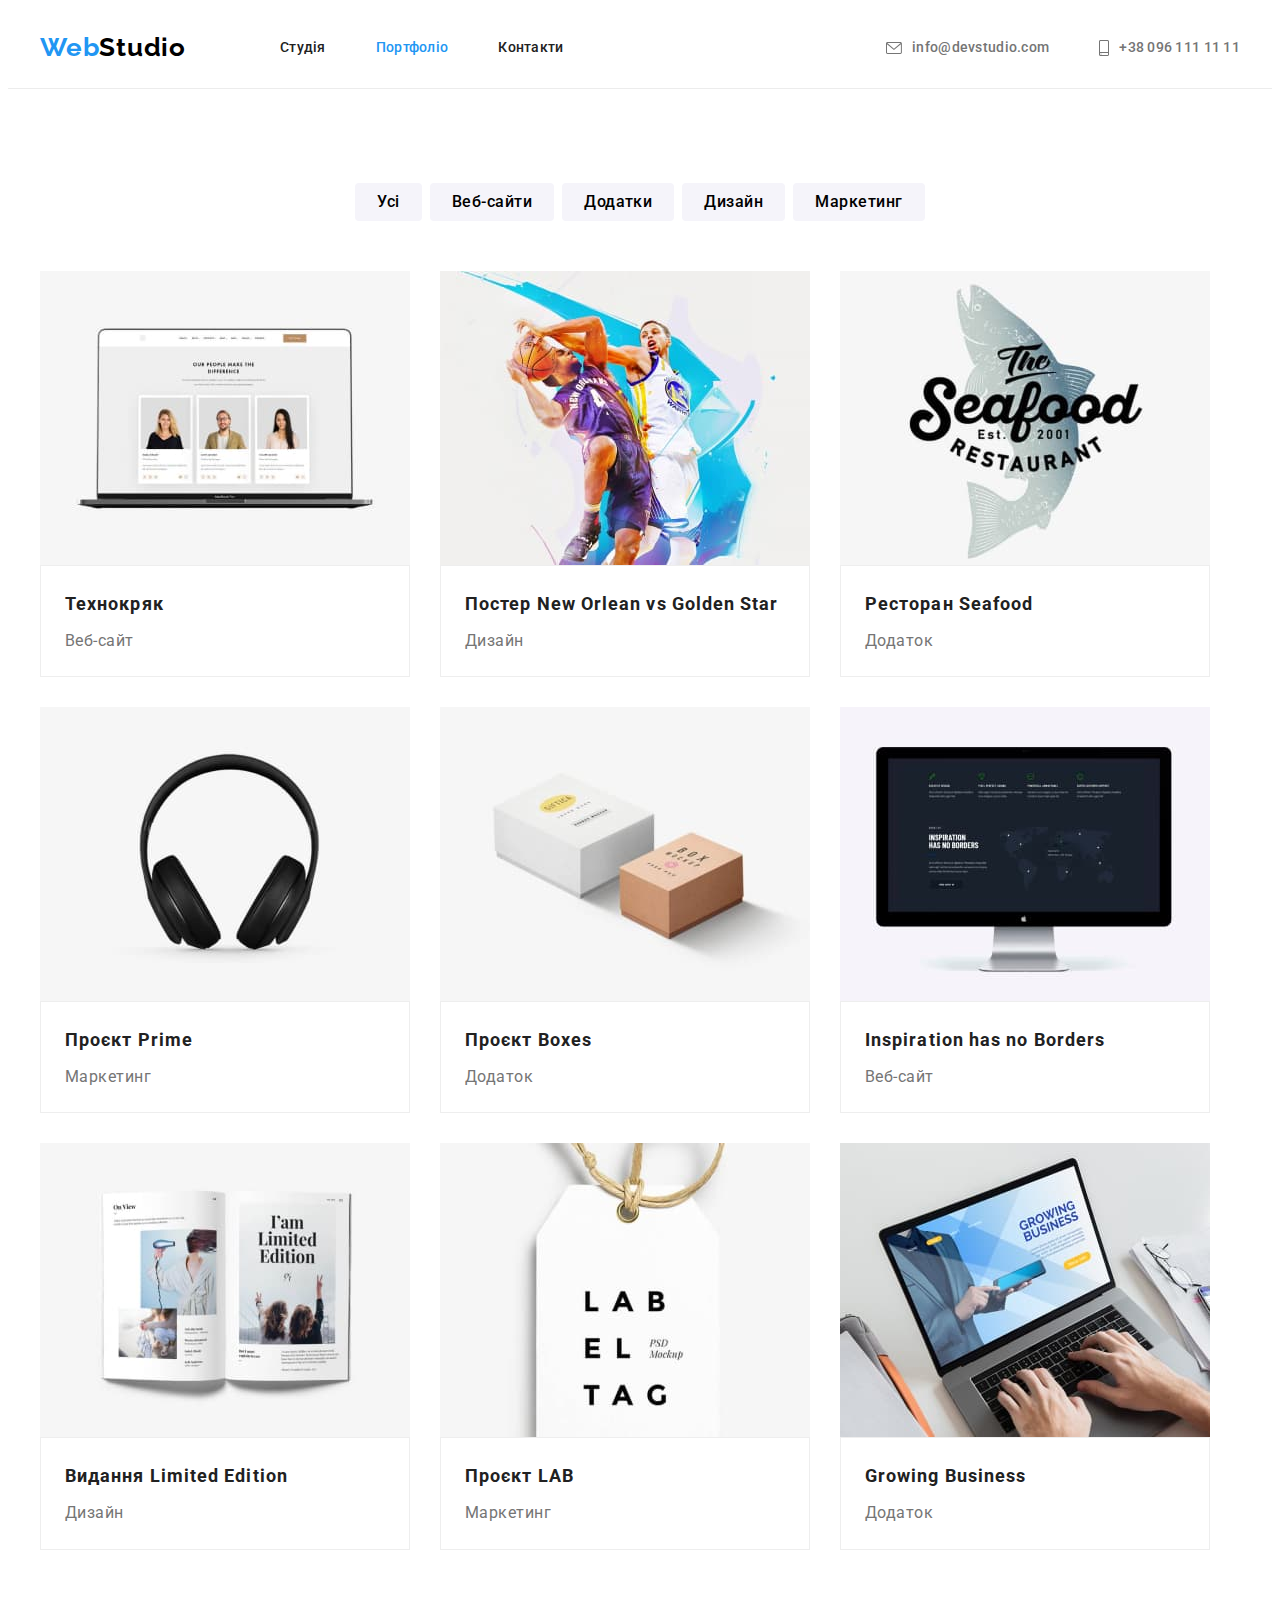
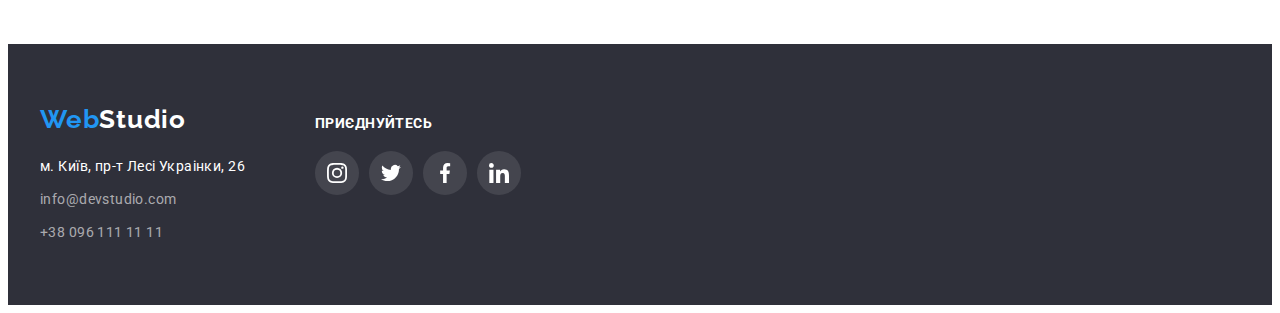
==== portfolio.html @ 43984921 "Initial commit" ====
<!DOCTYPE html>
<html lang="uk">
  <head>
    <meta charset="UTF-8" />
    <meta http-equiv="X-UA-Compatible" content="IE=edge" />
    <meta name="viewport" content="width=device-width, initial-scale=1.0" />
    <link
      rel="stylesheet"
      href="https://cdnjs.cloudflare.com/ajax/libs/modern-normalize/1.1.0/modern-normalize.min.css"
      integrity="sha512-wpPYUAdjBVSE4KJnH1VR1HeZfpl1ub8YT/NKx4PuQ5NmX2tKuGu6U/JRp5y+Y8XG2tV+wKQpNHVUX03MfMFn9Q=="
      crossorigin="anonymous"
      referrerpolicy="no-referrer"
    />
    <link rel="preconnect" href="https://fonts.googleapis.com" />
    <link rel="preconnect" href="https://fonts.gstatic.com" crossorigin />
    <link
      href="https://fonts.googleapis.com/css2?family=Raleway:wght@700&family=Roboto:wght@400;500;700&display=swap"
      rel="stylesheet"
    />

    <link rel="stylesheet" href="css/styles.css" />
    <title>Portfolio</title>
  </head>
  <body>
    <header class="header">
      <div class="container">
        <div class="header-container">
          <nav class="nav">
            <a href="./index.html" class="logo logo-header">
              Web<span class="header-logo-text">Studio</span>
            </a>
            <ul class="nav-list">
              <li class="nav-item">
                <a href="./index.html" class="nav-link">Студія</a>
              </li>
              <li class="nav-item">
                <a href="./portfolio.html" class="nav-link nav-link-current"
                  >Портфоліо</a
                >
              </li>
              <li class="nav-item">
                <a href="#" class="nav-link">Контакти</a>
              </li>
            </ul>
          </nav>
          <ul class="header-contacts nav-list">
            <li class="nav-item">
              <a href="mailto:info@devstudio.com" class="nav-contacts-email">
                <svg class="icon-contacts" width="16" height="12">
                  <use href="./images/icons.svg#icon-envelope"></use>
                </svg>
                info@devstudio.com
              </a>
            </li>
            <li class="nav-item">
              <a href="tel:+380961111111" class="nav-contacts-tel">
                <svg class="icon-contacts" width="10" height="16">
                  <use href="./images/icons.svg#icon-smartphone"></use>
                </svg>
                +38 096 111 11 11
              </a>
            </li>
          </ul>
        </div>
      </div>
    </header>
    <main>
      <section class="portfolio section">
        <div class="container">
          <h1 class="visually-hidden">Наші роботи</h1>
          <ul class="filter">
            <li class="filter-item">
              <button type="button" class="filter-button">Усі</button>
            </li>
            <li class="filter-item">
              <button type="button" class="filter-button">Веб-сайти</button>
            </li>
            <li class="filter-item">
              <button type="button" class="filter-button">Додатки</button>
            </li>
            <li class="filter-item">
              <button type="button" class="filter-button">Дизайн</button>
            </li>
            <li class="filter-item">
              <button type="button" class="filter-button">Маркетинг</button>
            </li>
          </ul>
          <ul class="portfolio-examples">
            <li class="portfolio-item">
              <img
                class="portfolio-picture"
                src="./images/project-1.jpg"
                alt="Технокряк"
                width="370"
              />
              <div class="portfolio-text">
                <h2 class="portfolio-subtitle">Технокряк</h2>
                <p class="portfolio-description">Веб-сайт</p>
              </div>
            </li>
            <li class="portfolio-item">
              <img
                class="portfolio-picture"
                src="./images/project-2.jpg"
                alt="Постер New Orlean vs Golden Star"
                width="370"
              />
              <div class="portfolio-text">
                <h2 class="portfolio-subtitle">
                  Постер New Orlean vs Golden Star
                </h2>
                <p class="portfolio-description">Дизайн</p>
              </div>
            </li>
            <li class="portfolio-item">
              <img
                class="portfolio-picture"
                src="./images/project-3.jpg"
                alt="Ресторан Seafood"
                width="370"
              />
              <div class="portfolio-text">
                <h2 class="portfolio-subtitle">Ресторан Seafood</h2>
                <p class="portfolio-description">Додаток</p>
              </div>
            </li>
            <li class="portfolio-item">
              <img
                class="portfolio-picture"
                src="./images/project-4.jpg"
                alt="Проєкт Prime"
                width="370"
              />
              <div class="portfolio-text">
                <h2 class="portfolio-subtitle">Проєкт Prime</h2>
                <p class="portfolio-description">Маркетинг</p>
              </div>
            </li>
            <li class="portfolio-item">
              <img
                class="portfolio-picture"
                src="./images/project-5.jpg"
                alt="Проєкт Boxes"
                width="370"
              />
              <div class="portfolio-text">
                <h2 class="portfolio-subtitle">Проєкт Boxes</h2>
                <p class="portfolio-description">Додаток</p>
              </div>
            </li>
            <li class="portfolio-item">
              <img
                class="portfolio-picture"
                src="./images/project-6.jpg"
                alt="Inspiration has no Borders"
                width="370"
              />
              <div class="portfolio-text">
                <h2 class="portfolio-subtitle">Inspiration has no Borders</h2>
                <p class="portfolio-description">Веб-сайт</p>
              </div>
            </li>
            <li class="portfolio-item">
              <img
                class="portfolio-picture"
                src="./images/project-7.jpg"
                alt="Видання Limited Edition"
                width="370"
              />
              <div class="portfolio-text">
                <h2 class="portfolio-subtitle">Видання Limited Edition</h2>
                <p class="portfolio-description">Дизайн</p>
              </div>
            </li>
            <li class="portfolio-item">
              <img
                class="portfolio-picture"
                src="./images/project-8.jpg"
                alt="Проєкт LAB"
                width="370"
              />
              <div class="portfolio-text">
                <h2 class="portfolio-subtitle">Проєкт LAB</h2>
                <p class="portfolio-description">Маркетинг</p>
              </div>
            </li>
            <li class="portfolio-item">
              <img
                class="portfolio-picture"
                src="./images/project-9.jpg"
                alt="Growing Business"
                width="370"
              />
              <div class="portfolio-text">
                <h2 class="portfolio-subtitle">Growing Business</h2>
                <p class="portfolio-description">Додаток</p>
              </div>
            </li>
          </ul>
        </div>
      </section>
    </main>
    <footer class="footer">
      <div class="container">
        <div class="footer-wrap">
          <div class="address-wrap">
            <a href="./index.html" class="logo">
              Web<span class="footer-logo-text">Studio</span>
            </a>
            <address class="address">
              <ul class="address-list">
                <li class="address-item">
                  <a
                    href="https://goo.gl/maps/CPtrU1FHBa2aNyZL9"
                    target="_blank"
                    rel="noopener noreferrer nofollow"
                    class="address-link"
                    >м. Київ, пр-т Лесі Украінки, 26</a
                  >
                </li>
                <li class="address-item">
                  <a href="mailto:info@devstudio.com" class="address-link-email"
                    >info@devstudio.com</a
                  >
                </li>
                <li class="address-item">
                  <a href="tel:+380961111111" class="address-link-tel"
                    >+38 096 111 11 11</a
                  >
                </li>
              </ul>
            </address>
          </div>
          <div class="subscribe">
            <p class="subscribe-subtitle">приєднуйтесь</p>
            <ul class="footer-social">
              <li class="footer-social__item">
                <a class="footer-social__link" href="#" target="_blank">
                  <svg class="footer-social__icon" height="20" width="20">
                    <use href="./images/icons.svg#icon-instagram"></use>
                  </svg>
                </a>
              </li>
              <li class="footer-social__item">
                <a class="footer-social__link" href="#" target="_blank">
                  <svg class="footer-social__icon" height="20" width="20">
                    <use href="./images/icons.svg#icon-twitter"></use>
                  </svg>
                </a>
              </li>
              <li class="footer-social__item">
                <a class="footer-social__link" href="#" target="_blank">
                  <svg class="footer-social__icon" height="20" width="20">
                    <use href="./images/icons.svg#icon-facebook"></use>
                  </svg>
                </a>
              </li>
              <li class="footer-social__item">
                <a class="footer-social__link" href="#" target="_blank">
                  <svg class="footer-social__icon" height="20" width="20">
                    <use href="./images/icons.svg#icon-linkedin"></use>
                  </svg>
                </a>
              </li>
            </ul>
          </div>
        </div>
      </div>
    </footer>
  </body>
</html>
---- css/styles.css ----
:root {
  --logo-color: #000;
  --text-color: #212121;
  --link-color: #2196f3;
  --button-color: #188ce8;
  --primary-white-color: #ffffff;
  --primary-text-color: #757575;
  --primary-background-color: #f5f4fa;
  --secondary-backgroung-color: #2f303a;

  /* icons colors */
  --icons-color: #afb1b8;
  --icons-bg-color: #2196f3;
  --icons-hover-color: #fff;

  /*  */
  --items: 3;
  --indent: 30px;
}

ul {
  list-style: none;
  padding: 0;
  margin: 0;
}
a {
  text-decoration: none;
  color: inherit;
}
h1,
h2,
h3,
h4,
h5,
h6 {
  margin: 0;
}
p {
  margin: 0;
}
address {
  font-style: normal;
}
button {
  font-family: inherit;
  padding: 0;
  margin: 0;
}
img {
  display: block;
  max-width: 100%;
  height: auto;
}

/* Body */
body {
  color: var(--text-color);
  background-color: var(--primary-white-color);
  font-family: "Roboto", sans-serif;
}

.container {
  max-width: 1200px;
  width: 100%;
  margin-left: auto;
  margin-right: auto;
  padding-left: 15px;
  padding-right: 15px;
}

.section {
  padding-top: 94px;
  padding-bottom: 94px;
}

/* header for index.html and portfolio.html */
.header {
  border-bottom: 1px solid #ececec;
}

.header-container {
  display: flex;
  align-items: center;
}

/* logo */

.logo-header {
  margin-right: 94px;
  padding-top: 24px;
  padding-bottom: 25px;
}

.logo {
  font-family: "Raleway", sans-serif;
  font-weight: 700;
  font-size: 26px;
  line-height: 1.2;
  letter-spacing: 0.03em;
  text-decoration: none;
  color: var(--link-color);
}
.header-logo-text {
  color: var(--logo-color);
}

/* navigation  */
.nav {
  display: flex;
  align-items: center;
}

.nav-list {
  display: flex;
}

.nav-item:not(:last-child) {
  margin-right: 50px;
}

.nav-item a:hover,
.nav-item a:focus {
  color: var(--link-color);
}

.nav-link {
  display: inline-block;
  padding-top: 32px;
  padding-bottom: 32px;

  font-weight: 500;
  font-size: 14px;
  line-height: 1.14;
  letter-spacing: 0.02em;
  text-decoration: none;
  color: var(--text-color);
}

.nav-link-current {
  color: #2196f3;
}

/* header contacts */
.header-contacts {
  margin-left: auto;
}

.nav-contacts-email,
.nav-contacts-tel {
  display: flex;
  align-items: center;
  padding-top: 32px;
  padding-bottom: 32px;
  font-weight: 500;
  font-size: 14px;
  line-height: 1.14;
  letter-spacing: 0.02em;
  text-decoration: none;
  color: var(--primary-text-color);
}

.icon-contacts {
  margin-right: 10px;
  fill: currentColor;
}

/* index.html main */

/* section 1 - hero */

.hero-wrap {
  max-width: 1600px;
  margin-left: auto;
  margin-right: auto;
  background: linear-gradient(
      to right,
      rgba(47, 48, 58, 0.4),
      rgba(47, 48, 58, 0.4)
    ),
    url(../images/bg-img.jpg), var(--secondary-backgroung-color);
}

.hero .section {
  padding-top: 200px;
  padding-bottom: 200px;
}

.hero-container {
  max-width: 700px;
  margin-left: auto;
  margin-right: auto;
  text-align: center;
}

.hero-title {
  font-size: 44px;
  font-weight: 900;
  line-height: 1.36;
  letter-spacing: 0.06em;
  text-align: center;
  text-transform: uppercase;
  color: var(--primary-white-color);
  margin-bottom: 30px;
}

.hero-button {
  width: 216px;
  height: 50px;
  background: var(--link-color);
  box-shadow: 0px 4px 4px rgba(0, 0, 0, 0.15);
  border: none;
  border-radius: 4px;
  font-size: 16px;
  font-weight: 700;
  line-height: 1.88;
  letter-spacing: 0.06em;
  text-align: center;
  color: var(--primary-white-color);
  cursor: pointer;
}

.hero-button:hover,
.hero-button:focus {
  background: var(--button-color);
}

/* section 2 - advantages */
.visually-hidden {
  position: absolute;
  white-space: nowrap;
  width: 1px;
  height: 1px;
  overflow: hidden;
  border: 0;
  padding: 0;
  clip: rect(0 0 0 0);
  clip-path: inset(50%);
  margin: -1px;
}

.advantages-list {
  display: flex;
  gap: 30px;
}

/* .advantages-item:not(:last-child) {
  margin-right: 30px;
} */

.advantages .wrap-icon {
  display: flex;
  justify-content: center;
  align-items: center;
  max-width: 270px;
  height: 120px;
  background-color: #f5f4fa;
  border-radius: 4px;
  margin-bottom: 30px;
}

.advantages-subtitle {
  font-size: 14px;
  font-weight: 700;
  line-height: 1.14;
  letter-spacing: 0.03em;
  text-align: left;
  margin-bottom: 10px;
}

.advantages-description {
  font-size: 14px;
  line-height: 1.71;
  letter-spacing: 0.03em;
  color: var(--primary-text-color);
}

/* section 3 - services */
.services.section {
  padding-top: 0;
}
.services-title,
.team-title,
.clients-title {
  font-weight: 700;
  font-size: 36px;
  line-height: 1.16;
  text-align: center;
  letter-spacing: 0.03em;
}

.services-title {
  margin-bottom: 50px;
}

.services-list {
  display: flex;
}

.services-item:not(:last-child) {
  margin-right: 30px;
}

/* section 4 - team */
.team {
  background: var(--primary-background-color);
}

.team-title {
  margin-bottom: 50px;
}
.team-list {
  display: flex;
}

.team-item {
  background-color: #ffffff;
  box-shadow: 0px 1px 3px rgba(0, 0, 0, 0.12), 0px 1px 1px rgba(0, 0, 0, 0.14),
    0px 2px 1px rgba(0, 0, 0, 0.2);
  border-radius: 0px 0px 4px 4px;
}

.team-item:not(:last-child) {
  margin-right: 30px;
}

.team-wrap {
  padding-top: 30px;
  padding-bottom: 30px;
}

.team-member {
  font-weight: 500;
  font-size: 16px;
  line-height: 1.19;
  text-align: center;
  letter-spacing: 0.03em;
  margin-bottom: 10px;
}

.team-member-position {
  margin-bottom: 16px;
  font-size: 16px;
  line-height: 1.19;
  text-align: center;
  letter-spacing: 0.03em;
  color: var(--primary-text-color);
}

.team-social {
  display: flex;
  justify-content: center;
}

.team-social__item:not(:last-child) {
  margin-right: 10px;
}

.team-social__link {
  display: flex;
  justify-content: center;
  align-items: center;
  width: 44px;
  height: 44px;
  border-radius: 50%;
  color: var(--icons-color);
}

.team-social__link:hover,
.team-social__link:focus {
  background-color: var(--icons-bg-color);
  color: var(--icons-hover-color);
}

.team-icon {
  fill: currentColor;
}

/* section 5 - our clients */

.clients-list {
  display: flex;
  justify-content: center;
  gap: 30px;
}

.clients-title {
  margin-bottom: 50px;
}

.clients-link {
  display: flex;
  justify-content: center;
  align-items: center;
  width: 170px;
  height: 92px;
  color: var(--icons-color);
  border: 1px solid #afb1b8;
  border-radius: 4px;
}

.clients-link:hover,
.clients-link:focus {
  color: var(--icons-bg-color);
  border: 1px solid var(--icons-bg-color);
}

.clients-icon {
  fill: currentColor;
}

/* footer for index.html and portfolio.html */

.footer {
  background-color: var(--secondary-backgroung-color);
  padding-top: 60px;
  padding-bottom: 60px;
}

.footer-wrap {
  display: flex;
  align-items: baseline;
}

.footer .address-wrap {
  margin-right: 70px;
}

.footer .logo {
  display: inline-block;
  margin-bottom: 20px;
}

.footer-logo-text {
  color: var(--primary-white-color);
}

.address-item:not(:last-child) {
  margin-bottom: 9px;
}

.address-link {
  font-size: 14px;
  line-height: 1.71;
  letter-spacing: 0.03em;
  color: var(--primary-white-color);
  text-decoration: none;
  font-style: normal;
}

.address-link-email,
.address-link-tel {
  font-size: 14px;
  line-height: 1.71;
  letter-spacing: 0.03em;
  color: rgba(255, 255, 255, 0.6);
  text-decoration: none;
  font-style: normal;
}

.address-item a:hover,
.address-item a:focus {
  color: var(--link-color);
}

/* footer - subscribe */

.footer .subscribe-subtitle {
  font-family: "Roboto";
  font-weight: 700;
  font-size: 14px;
  line-height: 16px;
  letter-spacing: 0.03em;
  text-transform: uppercase;
  color: var(--primary-white-color);
  margin-bottom: 20px;
}

.footer-social {
  display: flex;
  justify-content: center;
}

.footer-social__item:not(:last-child) {
  margin-right: 10px;
}

.footer-social__link {
  display: flex;
  justify-content: center;
  align-items: center;
  width: 44px;
  height: 44px;
  border-radius: 50%;
  color: var(--primary-white-color);
  background: rgba(255, 255, 255, 0.1);
}

.footer-social__link:hover,
.footer-social__link:focus {
  background-color: var(--icons-bg-color);
  color: var(--icons-hover-color);
}

.footer-social__icon {
  fill: currentColor;
}

/*  */
/* portfolio.html styles  */
/*  */

/* portfolio filter */

.filter {
  display: flex;
  justify-content: center;
  margin-bottom: 50px;
}

.filter-item:not(:last-child) {
  margin-right: 8px;
}

.filter-button {
  font-family: inherit;
  background: var(--primary-background-color);
  border: none;
  border-radius: 4px;
  font-weight: 500;
  font-size: 16px;
  line-height: 1.63;
  text-align: center;
  letter-spacing: 0.03em;
  cursor: pointer;
  padding: 6px 22px;
}

.filter-button:hover,
.filter-button:focus {
  color: var(--primary-white-color);
  background: var(--link-color);
  box-shadow: 0px 3px 1px rgba(0, 0, 0, 0.1), 0px 1px 2px rgba(0, 0, 0, 0.08),
    0px 2px 2px rgba(0, 0, 0, 0.12);
  border-radius: 4px;
}

/* portfolio examples */

.portfolio-examples {
  display: flex;
  flex-wrap: wrap;
  gap: var(--indent);
}
.portfolio-item {
  flex-basis: calc((100% - var(--indent) * (var(--items)-1)) / var(--items));
}
.portfolio-item:hover,
.portfolio-item:focus {
  background: var(--primary-white-color);
  box-shadow: 0px 1px 1px rgba(0, 0, 0, 0.12), 0px 4px 4px rgba(0, 0, 0, 0.06),
    1px 4px 6px rgba(0, 0, 0, 0.16);
}

.portfolio-text {
  padding-top: 20px;
  padding-bottom: 20px;
  padding-left: 24px;
  border: 1px solid #eeeeee;
}

.portfolio-subtitle {
  font-weight: 700;
  font-size: 18px;
  line-height: 2;
  letter-spacing: 0.06em;
  margin-bottom: 4px;
}

.portfolio-description {
  font-size: 16px;
  line-height: 1.88;
  letter-spacing: 0.03em;
  color: var(--primary-text-color);
}
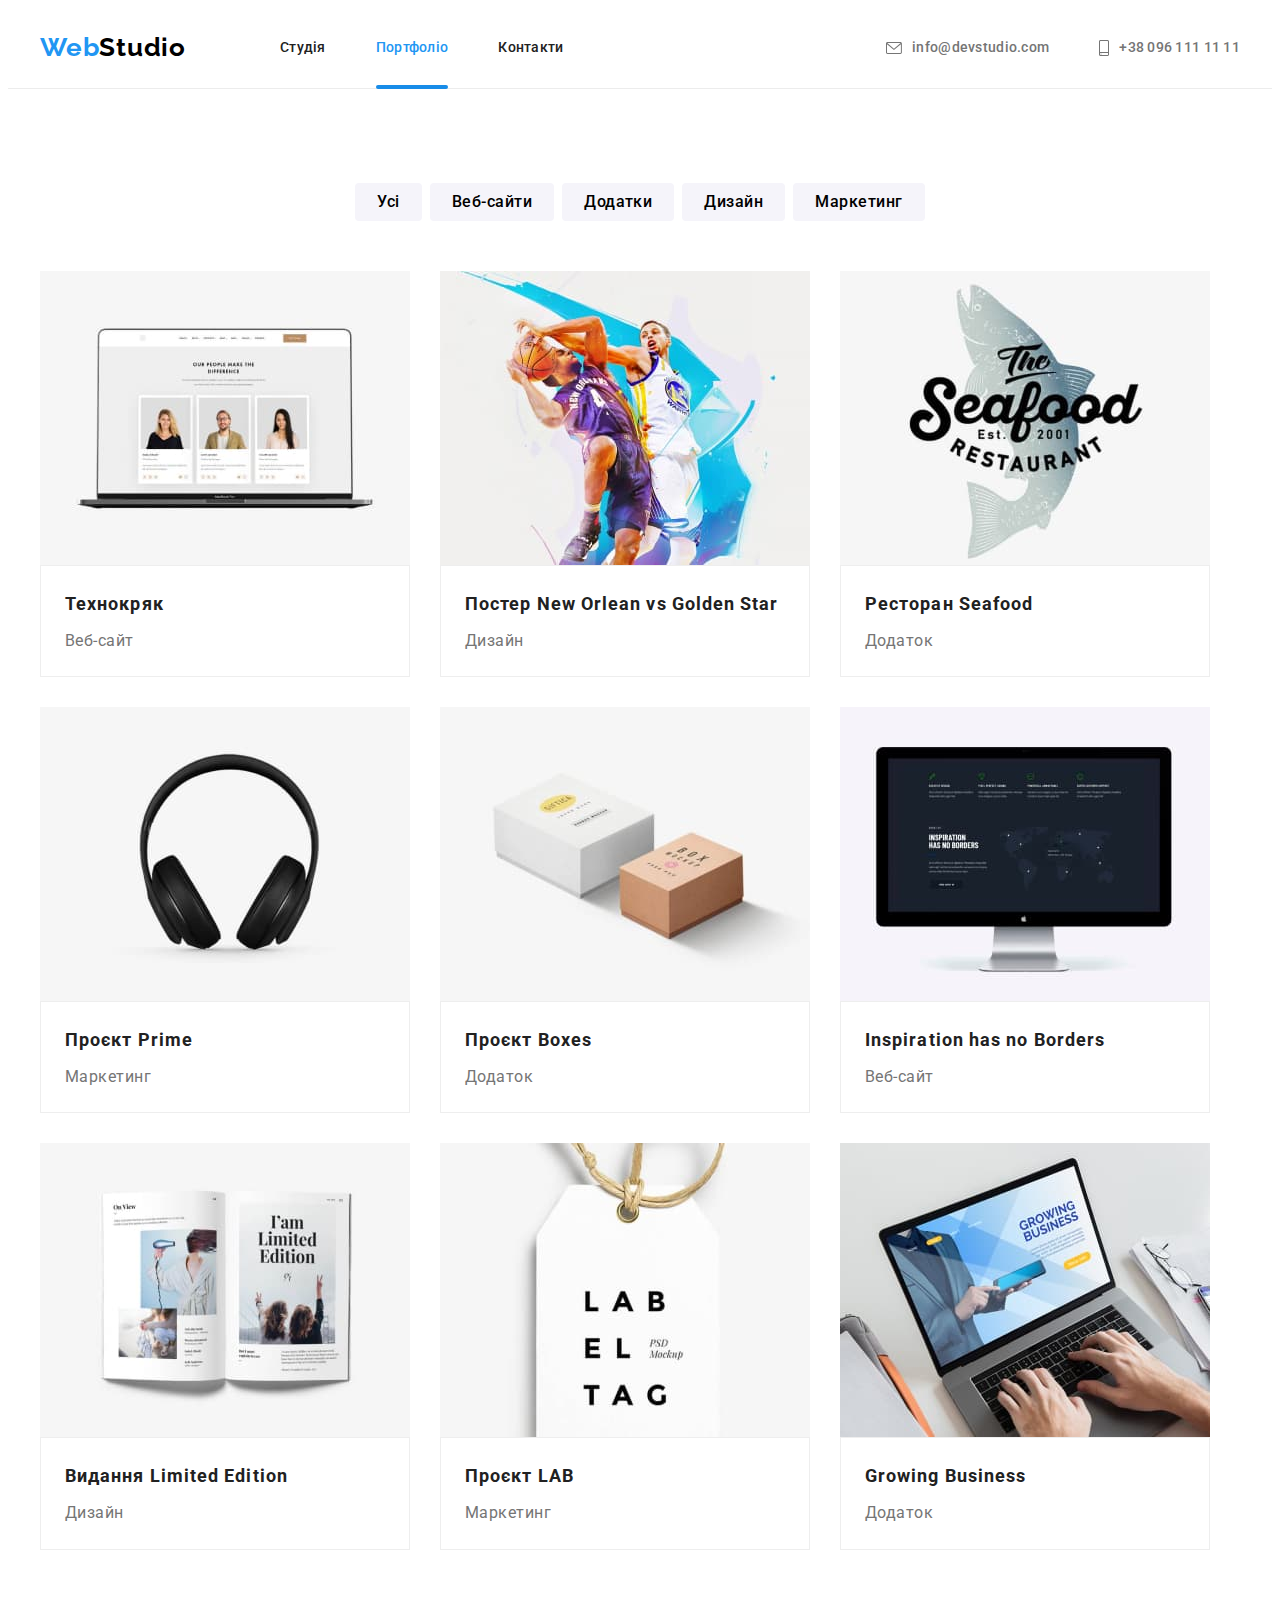
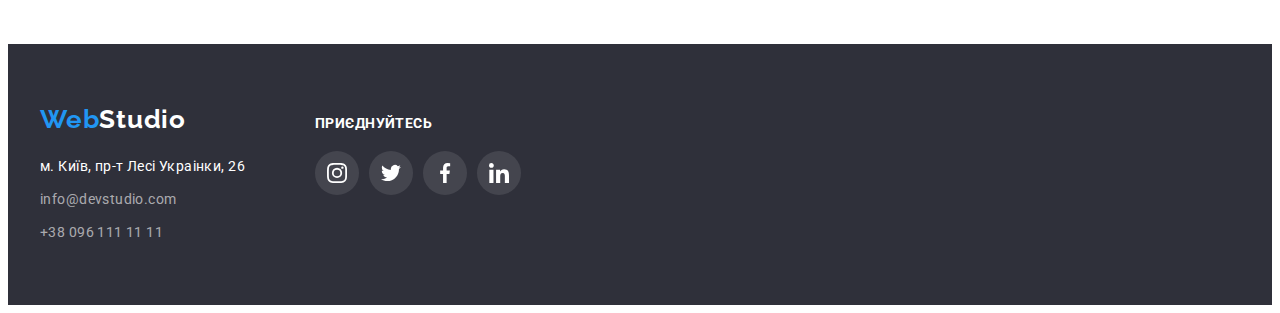
==== commit 95da47f5: "added transition to hover" ====
--- a/portfolio.html
+++ b/portfolio.html
@@ -22,6 +22,7 @@
     <title>Portfolio</title>
   </head>
   <body>
+    <!-- HEADER -->
     <header class="header">
       <div class="container">
         <div class="header-container">
@@ -64,10 +65,13 @@
         </div>
       </div>
     </header>
+    <!-- MAIN -->
     <main>
+      <!-- SECTION PORTFOLIO -->
       <section class="portfolio section">
         <div class="container">
           <h1 class="visually-hidden">Наші роботи</h1>
+          <!-- FILTER BUTTONS -->
           <ul class="filter">
             <li class="filter-item">
               <button type="button" class="filter-button">Усі</button>
@@ -85,26 +89,45 @@
               <button type="button" class="filter-button">Маркетинг</button>
             </li>
           </ul>
+          <!-- PORTFOLIO CARDS -->
           <ul class="portfolio-examples">
             <li class="portfolio-item">
-              <img
-                class="portfolio-picture"
-                src="./images/project-1.jpg"
-                alt="Технокряк"
-                width="370"
-              />
+              <div class="portfolio-thumb">
+                <img
+                  class="portfolio-picture"
+                  src="./images/project-1.jpg"
+                  alt="Технокряк"
+                  width="370"
+                />
+                <div class="overlay">
+                  <p class="overlay-description">
+                    Ресурс пропонує комплексні пропозиції з різним рівнем
+                    функціоналу та сервісів. Все це дозволить відвідувачу
+                    отримати вичерпні відомості про компанію чи приватну особу.
+                  </p>
+                </div>
+              </div>
               <div class="portfolio-text">
                 <h2 class="portfolio-subtitle">Технокряк</h2>
                 <p class="portfolio-description">Веб-сайт</p>
               </div>
             </li>
             <li class="portfolio-item">
-              <img
-                class="portfolio-picture"
-                src="./images/project-2.jpg"
-                alt="Постер New Orlean vs Golden Star"
-                width="370"
-              />
+              <div class="portfolio-thumb">
+                <img
+                  class="portfolio-picture"
+                  src="./images/project-2.jpg"
+                  alt="Постер New Orlean vs Golden Star"
+                  width="370"
+                />
+                <div class="overlay">
+                  <p class="overlay-description">
+                    Ресурс пропонує комплексні пропозиції з різним рівнем
+                    функціоналу та сервісів. Все це дозволить відвідувачу
+                    отримати вичерпні відомості про компанію чи приватну особу.
+                  </p>
+                </div>
+              </div>
               <div class="portfolio-text">
                 <h2 class="portfolio-subtitle">
                   Постер New Orlean vs Golden Star
@@ -113,84 +136,147 @@
               </div>
             </li>
             <li class="portfolio-item">
-              <img
-                class="portfolio-picture"
-                src="./images/project-3.jpg"
-                alt="Ресторан Seafood"
-                width="370"
-              />
+              <div class="portfolio-thumb">
+                <img
+                  class="portfolio-picture"
+                  src="./images/project-3.jpg"
+                  alt="Ресторан Seafood"
+                  width="370"
+                />
+                <div class="overlay">
+                  <p class="overlay-description">
+                    Ресурс пропонує комплексні пропозиції з різним рівнем
+                    функціоналу та сервісів. Все це дозволить відвідувачу
+                    отримати вичерпні відомості про компанію чи приватну особу.
+                  </p>
+                </div>
+              </div>
               <div class="portfolio-text">
                 <h2 class="portfolio-subtitle">Ресторан Seafood</h2>
                 <p class="portfolio-description">Додаток</p>
               </div>
             </li>
             <li class="portfolio-item">
-              <img
-                class="portfolio-picture"
-                src="./images/project-4.jpg"
-                alt="Проєкт Prime"
-                width="370"
-              />
+              <div class="portfolio-thumb">
+                <img
+                  class="portfolio-picture"
+                  src="./images/project-4.jpg"
+                  alt="Проєкт Prime"
+                  width="370"
+                />
+                <div class="overlay">
+                  <p class="overlay-description">
+                    Ресурс пропонує комплексні пропозиції з різним рівнем
+                    функціоналу та сервісів. Все це дозволить відвідувачу
+                    отримати вичерпні відомості про компанію чи приватну особу.
+                  </p>
+                </div>
+              </div>
               <div class="portfolio-text">
                 <h2 class="portfolio-subtitle">Проєкт Prime</h2>
                 <p class="portfolio-description">Маркетинг</p>
               </div>
             </li>
             <li class="portfolio-item">
-              <img
-                class="portfolio-picture"
-                src="./images/project-5.jpg"
-                alt="Проєкт Boxes"
-                width="370"
-              />
+              <div class="portfolio-thumb">
+                <img
+                  class="portfolio-picture"
+                  src="./images/project-5.jpg"
+                  alt="Проєкт Boxes"
+                  width="370"
+                />
+                <div class="overlay">
+                  <p class="overlay-description">
+                    Ресурс пропонує комплексні пропозиції з різним рівнем
+                    функціоналу та сервісів. Все це дозволить відвідувачу
+                    отримати вичерпні відомості про компанію чи приватну особу.
+                  </p>
+                </div>
+              </div>
               <div class="portfolio-text">
                 <h2 class="portfolio-subtitle">Проєкт Boxes</h2>
                 <p class="portfolio-description">Додаток</p>
               </div>
             </li>
             <li class="portfolio-item">
-              <img
-                class="portfolio-picture"
-                src="./images/project-6.jpg"
-                alt="Inspiration has no Borders"
-                width="370"
-              />
+              <div class="portfolio-thumb">
+                <img
+                  class="portfolio-picture"
+                  src="./images/project-6.jpg"
+                  alt="Inspiration has no Borders"
+                  width="370"
+                />
+                <div class="overlay">
+                  <p class="overlay-description">
+                    Ресурс пропонує комплексні пропозиції з різним рівнем
+                    функціоналу та сервісів. Все це дозволить відвідувачу
+                    отримати вичерпні відомості про компанію чи приватну особу.
+                  </p>
+                </div>
+              </div>
               <div class="portfolio-text">
                 <h2 class="portfolio-subtitle">Inspiration has no Borders</h2>
                 <p class="portfolio-description">Веб-сайт</p>
               </div>
             </li>
             <li class="portfolio-item">
-              <img
-                class="portfolio-picture"
-                src="./images/project-7.jpg"
-                alt="Видання Limited Edition"
-                width="370"
-              />
+              <div class="portfolio-thumb">
+                <img
+                  class="portfolio-picture"
+                  src="./images/project-7.jpg"
+                  alt="Видання Limited Edition"
+                  width="370"
+                />
+                <div class="overlay">
+                  <p class="overlay-description">
+                    Ресурс пропонує комплексні пропозиції з різним рівнем
+                    функціоналу та сервісів. Все це дозволить відвідувачу
+                    отримати вичерпні відомості про компанію чи приватну особу.
+                  </p>
+                </div>
+              </div>
               <div class="portfolio-text">
                 <h2 class="portfolio-subtitle">Видання Limited Edition</h2>
                 <p class="portfolio-description">Дизайн</p>
               </div>
             </li>
             <li class="portfolio-item">
-              <img
-                class="portfolio-picture"
-                src="./images/project-8.jpg"
-                alt="Проєкт LAB"
-                width="370"
-              />
+              <div class="portfolio-thumb">
+                <img
+                  class="portfolio-picture"
+                  src="./images/project-8.jpg"
+                  alt="Проєкт LAB"
+                  width="370"
+                />
+                <div class="overlay">
+                  <p class="overlay-description">
+                    Ресурс пропонує комплексні пропозиції з різним рівнем
+                    функціоналу та сервісів. Все це дозволить відвідувачу
+                    отримати вичерпні відомості про компанію чи приватну особу.
+                  </p>
+                </div>
+              </div>
               <div class="portfolio-text">
                 <h2 class="portfolio-subtitle">Проєкт LAB</h2>
                 <p class="portfolio-description">Маркетинг</p>
               </div>
             </li>
             <li class="portfolio-item">
-              <img
-                class="portfolio-picture"
-                src="./images/project-9.jpg"
-                alt="Growing Business"
-                width="370"
-              />
+              <div class="portfolio-thumb">
+                <img
+                  class="portfolio-picture"
+                  src="./images/project-9.jpg"
+                  alt="Growing Business"
+                  width="370"
+                />
+                <div class="overlay">
+                  <p class="overlay-description">
+                    Ресурс пропонує комплексні пропозиції з різним рівнем
+                    функціоналу та сервісів. Все це дозволить відвідувачу
+                    отримати вичерпні відомості про компанію чи приватну особу.
+                  </p>
+                </div>
+              </div>
               <div class="portfolio-text">
                 <h2 class="portfolio-subtitle">Growing Business</h2>
                 <p class="portfolio-description">Додаток</p>
@@ -200,6 +286,7 @@
         </div>
       </section>
     </main>
+    <!-- FOOTER -->
     <footer class="footer">
       <div class="container">
         <div class="footer-wrap">
--- a/css/styles.css
+++ b/css/styles.css
@@ -16,6 +16,9 @@
   /*  */
   --items: 3;
   --indent: 30px;
+
+  /* animation */
+  --animation: 250ms cubic-bezier(0.4, 0, 0.2, 1);
 }
 
 ul {
@@ -118,6 +121,11 @@
   margin-right: 50px;
 }
 
+.nav-item {
+  position: relative;
+  transition: color var(--animation);
+}
+
 .nav-item a:hover,
 .nav-item a:focus {
   color: var(--link-color);
@@ -138,6 +146,17 @@
 
 .nav-link-current {
   color: #2196f3;
+}
+
+.nav-link-current::after {
+  content: "";
+  position: absolute;
+  bottom: -1px;
+  display: block;
+  width: 100%;
+  height: 4px;
+  border-radius: 2px;
+  background-color: var(--button-color);
 }
 
 /* header contacts */
@@ -217,6 +236,7 @@
   text-align: center;
   color: var(--primary-white-color);
   cursor: pointer;
+  transition: background var(--animation);
 }
 
 .hero-button:hover,
@@ -300,6 +320,30 @@
   margin-right: 30px;
 }
 
+.services-thumb {
+  position: relative;
+}
+
+.services-description {
+  position: absolute;
+  left: 0;
+  bottom: 0;
+  width: 100%;
+
+  padding-top: 27px;
+  padding-bottom: 27px;
+
+  font-family: "Roboto";
+  font-weight: 700;
+  font-size: 14px;
+  line-height: 1.14;
+  text-align: center;
+  letter-spacing: 0.03em;
+  text-transform: uppercase;
+  color: var(--primary-white-color);
+  background: rgba(47, 48, 58, 0.8);
+}
+
 /* section 4 - team */
 .team {
   background: var(--primary-background-color);
@@ -363,6 +407,7 @@
   height: 44px;
   border-radius: 50%;
   color: var(--icons-color);
+  transition: background-color var(--animation), color var(--animation);
 }
 
 .team-social__link:hover,
@@ -396,6 +441,7 @@
   color: var(--icons-color);
   border: 1px solid #afb1b8;
   border-radius: 4px;
+  transition: color var(--animation);
 }
 
 .clients-link:hover,
@@ -457,6 +503,10 @@
   font-style: normal;
 }
 
+.address-item a {
+  transition: color var(--animation);
+}
+
 .address-item a:hover,
 .address-item a:focus {
   color: var(--link-color);
@@ -468,7 +518,7 @@
   font-family: "Roboto";
   font-weight: 700;
   font-size: 14px;
-  line-height: 16px;
+  line-height: 1.14;
   letter-spacing: 0.03em;
   text-transform: uppercase;
   color: var(--primary-white-color);
@@ -493,12 +543,12 @@
   border-radius: 50%;
   color: var(--primary-white-color);
   background: rgba(255, 255, 255, 0.1);
+  transition: background-color var(--animation);
 }
 
 .footer-social__link:hover,
 .footer-social__link:focus {
   background-color: var(--icons-bg-color);
-  color: var(--icons-hover-color);
 }
 
 .footer-social__icon {
@@ -533,6 +583,8 @@
   letter-spacing: 0.03em;
   cursor: pointer;
   padding: 6px 22px;
+  transition: color var(--animation), background-color var(--animation),
+    box-shadow var(--animation);
 }
 
 .filter-button:hover,
@@ -553,12 +605,45 @@
 }
 .portfolio-item {
   flex-basis: calc((100% - var(--indent) * (var(--items)-1)) / var(--items));
+  transition: background var(--animation), box-shadow var(--animation);
 }
 .portfolio-item:hover,
 .portfolio-item:focus {
   background: var(--primary-white-color);
   box-shadow: 0px 1px 1px rgba(0, 0, 0, 0.12), 0px 4px 4px rgba(0, 0, 0, 0.06),
     1px 4px 6px rgba(0, 0, 0, 0.16);
+}
+
+.portfolio-thumb {
+  position: relative;
+  overflow: hidden;
+}
+
+.overlay {
+  position: absolute;
+  top: 0;
+  left: 0;
+  width: 100%;
+  height: 100%;
+  background-color: rgba(33, 150, 243, 0.9);
+
+  transform: translatey(100%);
+  transition: transform var(--animation);
+}
+
+.portfolio-item:hover .overlay {
+  transform: translatey(0);
+  transition: transform var(--animation);
+}
+
+.overlay > p {
+  font-family: "Roboto";
+  font-weight: 400;
+  font-size: 18px;
+  line-height: 1.55;
+  letter-spacing: 0.03em;
+  padding: 63px 24px;
+  color: var(--primary-white-color);
 }
 
 .portfolio-text {
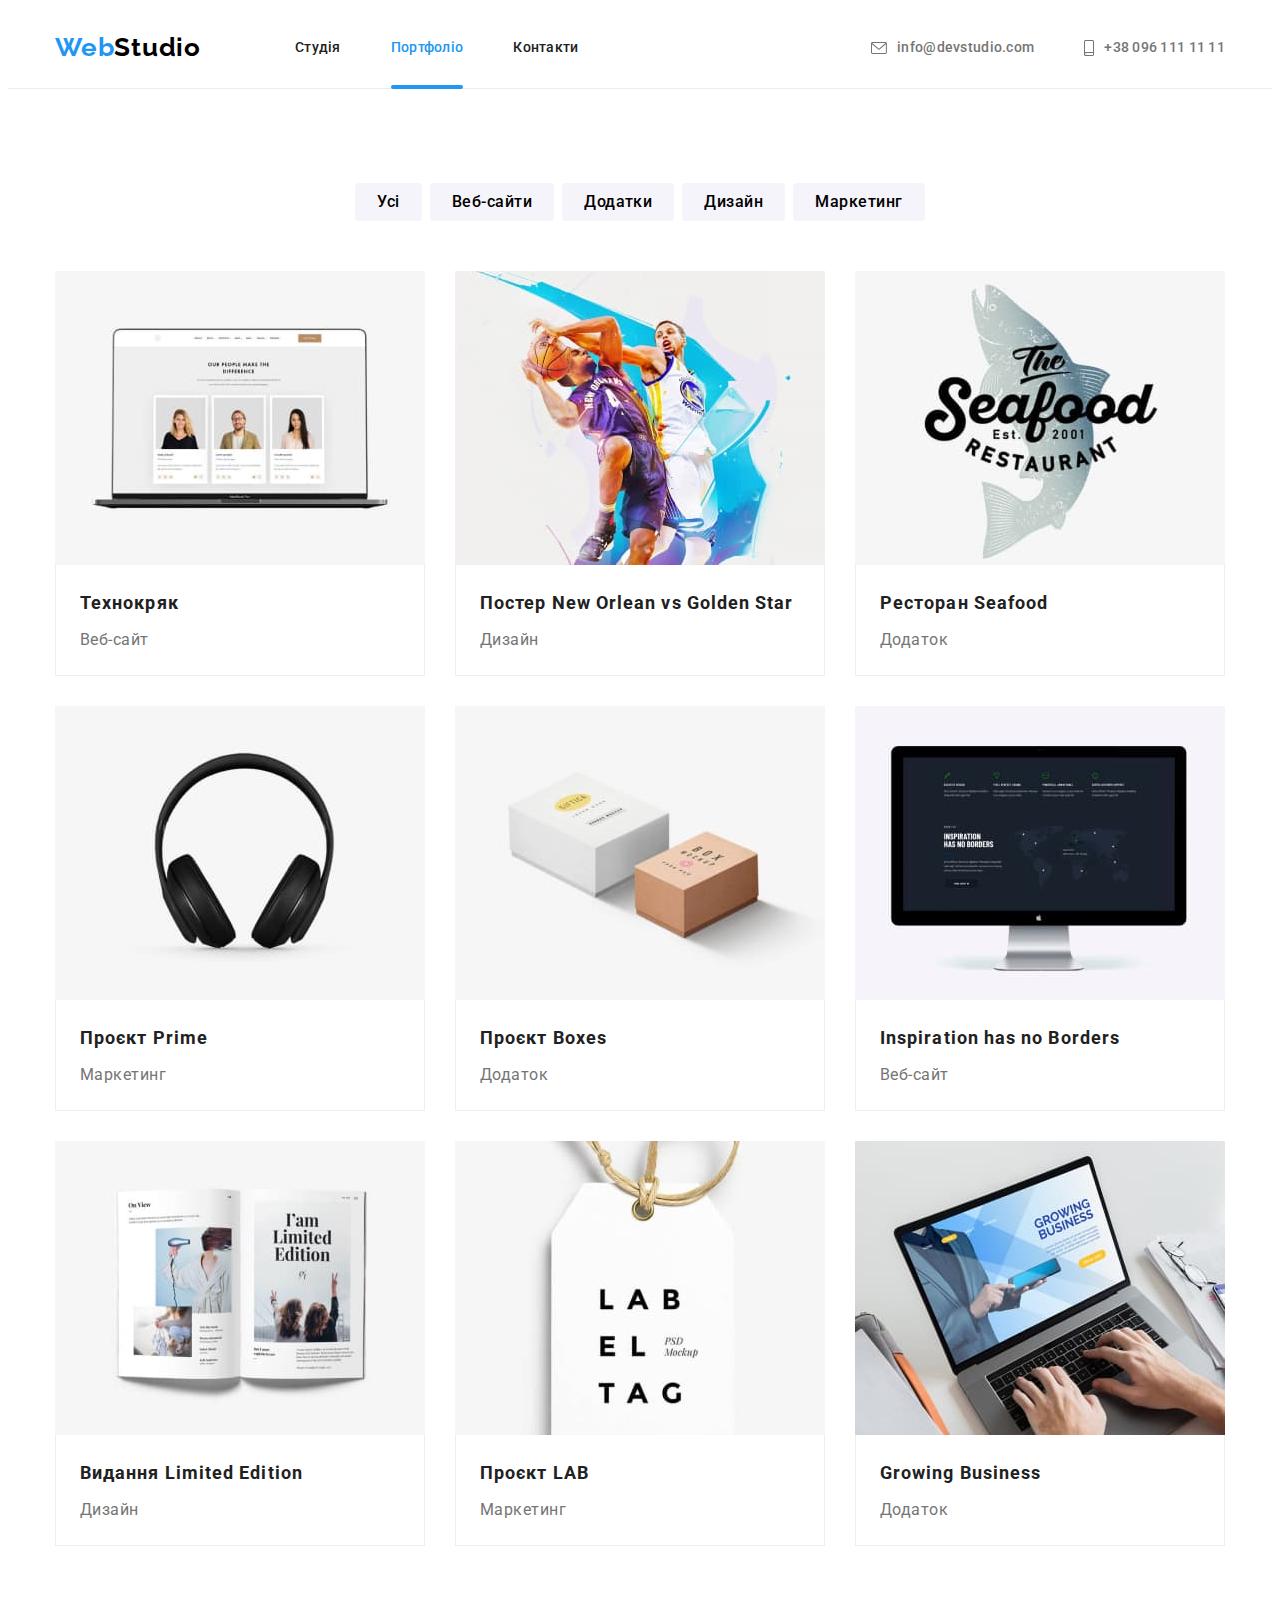
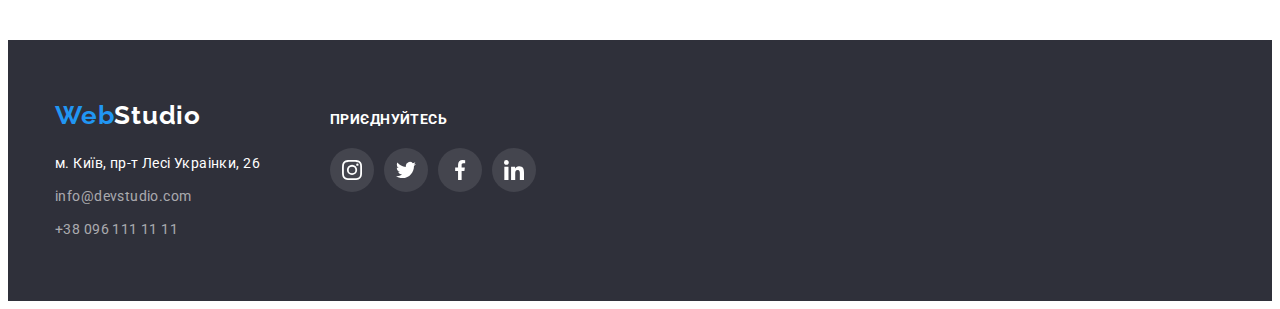
==== commit e3d08098: "updated header and footer" ====
--- a/portfolio.html
+++ b/portfolio.html
@@ -46,7 +46,11 @@
           </nav>
           <ul class="header-contacts nav-list">
             <li class="nav-item">
-              <a href="mailto:info@devstudio.com" class="nav-contacts-email">
+              <a
+                href="mailto:info@devstudio.com"
+                class="nav-contacts"
+                aria-label="mail"
+              >
                 <svg class="icon-contacts" width="16" height="12">
                   <use href="./images/icons.svg#icon-envelope"></use>
                 </svg>
@@ -54,7 +58,11 @@
               </a>
             </li>
             <li class="nav-item">
-              <a href="tel:+380961111111" class="nav-contacts-tel">
+              <a
+                href="tel:+380961111111"
+                class="nav-contacts"
+                aria-label="phone"
+              >
                 <svg class="icon-contacts" width="10" height="16">
                   <use href="./images/icons.svg#icon-smartphone"></use>
                 </svg>
@@ -92,195 +100,222 @@
           <!-- PORTFOLIO CARDS -->
           <ul class="portfolio-examples">
             <li class="portfolio-item">
-              <div class="portfolio-thumb">
-                <img
-                  class="portfolio-picture"
-                  src="./images/project-1.jpg"
-                  alt="Технокряк"
-                  width="370"
-                />
-                <div class="overlay">
-                  <p class="overlay-description">
-                    Ресурс пропонує комплексні пропозиції з різним рівнем
-                    функціоналу та сервісів. Все це дозволить відвідувачу
-                    отримати вичерпні відомості про компанію чи приватну особу.
-                  </p>
-                </div>
-              </div>
-              <div class="portfolio-text">
-                <h2 class="portfolio-subtitle">Технокряк</h2>
-                <p class="portfolio-description">Веб-сайт</p>
-              </div>
-            </li>
-            <li class="portfolio-item">
-              <div class="portfolio-thumb">
-                <img
-                  class="portfolio-picture"
-                  src="./images/project-2.jpg"
-                  alt="Постер New Orlean vs Golden Star"
-                  width="370"
-                />
-                <div class="overlay">
-                  <p class="overlay-description">
-                    Ресурс пропонує комплексні пропозиції з різним рівнем
-                    функціоналу та сервісів. Все це дозволить відвідувачу
-                    отримати вичерпні відомості про компанію чи приватну особу.
-                  </p>
-                </div>
-              </div>
-              <div class="portfolio-text">
-                <h2 class="portfolio-subtitle">
-                  Постер New Orlean vs Golden Star
-                </h2>
-                <p class="portfolio-description">Дизайн</p>
-              </div>
-            </li>
-            <li class="portfolio-item">
-              <div class="portfolio-thumb">
-                <img
-                  class="portfolio-picture"
-                  src="./images/project-3.jpg"
-                  alt="Ресторан Seafood"
-                  width="370"
-                />
-                <div class="overlay">
-                  <p class="overlay-description">
-                    Ресурс пропонує комплексні пропозиції з різним рівнем
-                    функціоналу та сервісів. Все це дозволить відвідувачу
-                    отримати вичерпні відомості про компанію чи приватну особу.
-                  </p>
-                </div>
-              </div>
-              <div class="portfolio-text">
-                <h2 class="portfolio-subtitle">Ресторан Seafood</h2>
-                <p class="portfolio-description">Додаток</p>
-              </div>
-            </li>
-            <li class="portfolio-item">
-              <div class="portfolio-thumb">
-                <img
-                  class="portfolio-picture"
-                  src="./images/project-4.jpg"
-                  alt="Проєкт Prime"
-                  width="370"
-                />
-                <div class="overlay">
-                  <p class="overlay-description">
-                    Ресурс пропонує комплексні пропозиції з різним рівнем
-                    функціоналу та сервісів. Все це дозволить відвідувачу
-                    отримати вичерпні відомості про компанію чи приватну особу.
-                  </p>
-                </div>
-              </div>
-              <div class="portfolio-text">
-                <h2 class="portfolio-subtitle">Проєкт Prime</h2>
-                <p class="portfolio-description">Маркетинг</p>
-              </div>
-            </li>
-            <li class="portfolio-item">
-              <div class="portfolio-thumb">
-                <img
-                  class="portfolio-picture"
-                  src="./images/project-5.jpg"
-                  alt="Проєкт Boxes"
-                  width="370"
-                />
-                <div class="overlay">
-                  <p class="overlay-description">
-                    Ресурс пропонує комплексні пропозиції з різним рівнем
-                    функціоналу та сервісів. Все це дозволить відвідувачу
-                    отримати вичерпні відомості про компанію чи приватну особу.
-                  </p>
-                </div>
-              </div>
-              <div class="portfolio-text">
-                <h2 class="portfolio-subtitle">Проєкт Boxes</h2>
-                <p class="portfolio-description">Додаток</p>
-              </div>
-            </li>
-            <li class="portfolio-item">
-              <div class="portfolio-thumb">
-                <img
-                  class="portfolio-picture"
-                  src="./images/project-6.jpg"
-                  alt="Inspiration has no Borders"
-                  width="370"
-                />
-                <div class="overlay">
-                  <p class="overlay-description">
-                    Ресурс пропонує комплексні пропозиції з різним рівнем
-                    функціоналу та сервісів. Все це дозволить відвідувачу
-                    отримати вичерпні відомості про компанію чи приватну особу.
-                  </p>
-                </div>
-              </div>
-              <div class="portfolio-text">
-                <h2 class="portfolio-subtitle">Inspiration has no Borders</h2>
-                <p class="portfolio-description">Веб-сайт</p>
-              </div>
-            </li>
-            <li class="portfolio-item">
-              <div class="portfolio-thumb">
-                <img
-                  class="portfolio-picture"
-                  src="./images/project-7.jpg"
-                  alt="Видання Limited Edition"
-                  width="370"
-                />
-                <div class="overlay">
-                  <p class="overlay-description">
-                    Ресурс пропонує комплексні пропозиції з різним рівнем
-                    функціоналу та сервісів. Все це дозволить відвідувачу
-                    отримати вичерпні відомості про компанію чи приватну особу.
-                  </p>
-                </div>
-              </div>
-              <div class="portfolio-text">
-                <h2 class="portfolio-subtitle">Видання Limited Edition</h2>
-                <p class="portfolio-description">Дизайн</p>
-              </div>
-            </li>
-            <li class="portfolio-item">
-              <div class="portfolio-thumb">
-                <img
-                  class="portfolio-picture"
-                  src="./images/project-8.jpg"
-                  alt="Проєкт LAB"
-                  width="370"
-                />
-                <div class="overlay">
-                  <p class="overlay-description">
-                    Ресурс пропонує комплексні пропозиції з різним рівнем
-                    функціоналу та сервісів. Все це дозволить відвідувачу
-                    отримати вичерпні відомості про компанію чи приватну особу.
-                  </p>
-                </div>
-              </div>
-              <div class="portfolio-text">
-                <h2 class="portfolio-subtitle">Проєкт LAB</h2>
-                <p class="portfolio-description">Маркетинг</p>
-              </div>
-            </li>
-            <li class="portfolio-item">
-              <div class="portfolio-thumb">
-                <img
-                  class="portfolio-picture"
-                  src="./images/project-9.jpg"
-                  alt="Growing Business"
-                  width="370"
-                />
-                <div class="overlay">
-                  <p class="overlay-description">
-                    Ресурс пропонує комплексні пропозиції з різним рівнем
-                    функціоналу та сервісів. Все це дозволить відвідувачу
-                    отримати вичерпні відомості про компанію чи приватну особу.
-                  </p>
-                </div>
-              </div>
-              <div class="portfolio-text">
-                <h2 class="portfolio-subtitle">Growing Business</h2>
-                <p class="portfolio-description">Додаток</p>
-              </div>
+              <a href="#" class="portfolio-link" target="_blank">
+                <div class="portfolio-thumb">
+                  <img
+                    class="portfolio-picture"
+                    src="./images/project-1.jpg"
+                    alt="Технокряк"
+                    width="370"
+                  />
+                  <div class="overlay">
+                    <p class="overlay-description">
+                      Ресурс пропонує комплексні пропозиції з різним рівнем
+                      функціоналу та сервісів. Все це дозволить відвідувачу
+                      отримати вичерпні відомості про компанію чи приватну
+                      особу.
+                    </p>
+                  </div>
+                </div>
+                <div class="portfolio-text">
+                  <h2 class="portfolio-subtitle">Технокряк</h2>
+                  <p class="portfolio-description">Веб-сайт</p>
+                </div>
+              </a>
+            </li>
+            <li class="portfolio-item">
+              <a href="#" class="portfolio-link" target="_blank">
+                <div class="portfolio-thumb">
+                  <img
+                    class="portfolio-picture"
+                    src="./images/project-2.jpg"
+                    alt="Постер New Orlean vs Golden Star"
+                    width="370"
+                  />
+                  <div class="overlay">
+                    <p class="overlay-description">
+                      Ресурс пропонує комплексні пропозиції з різним рівнем
+                      функціоналу та сервісів. Все це дозволить відвідувачу
+                      отримати вичерпні відомості про компанію чи приватну
+                      особу.
+                    </p>
+                  </div>
+                </div>
+                <div class="portfolio-text">
+                  <h2 class="portfolio-subtitle">
+                    Постер New Orlean vs Golden Star
+                  </h2>
+                  <p class="portfolio-description">Дизайн</p>
+                </div>
+              </a>
+            </li>
+            <li class="portfolio-item">
+              <a href="#" class="portfolio-link" target="_blank">
+                <div class="portfolio-thumb">
+                  <img
+                    class="portfolio-picture"
+                    src="./images/project-3.jpg"
+                    alt="Ресторан Seafood"
+                    width="370"
+                  />
+                  <div class="overlay">
+                    <p class="overlay-description">
+                      Ресурс пропонує комплексні пропозиції з різним рівнем
+                      функціоналу та сервісів. Все це дозволить відвідувачу
+                      отримати вичерпні відомості про компанію чи приватну
+                      особу.
+                    </p>
+                  </div>
+                </div>
+                <div class="portfolio-text">
+                  <h2 class="portfolio-subtitle">Ресторан Seafood</h2>
+                  <p class="portfolio-description">Додаток</p>
+                </div>
+              </a>
+            </li>
+            <li class="portfolio-item">
+              <a href="#" class="portfolio-link" target="_blank">
+                <div class="portfolio-thumb">
+                  <img
+                    class="portfolio-picture"
+                    src="./images/project-4.jpg"
+                    alt="Проєкт Prime"
+                    width="370"
+                  />
+                  <div class="overlay">
+                    <p class="overlay-description">
+                      Ресурс пропонує комплексні пропозиції з різним рівнем
+                      функціоналу та сервісів. Все це дозволить відвідувачу
+                      отримати вичерпні відомості про компанію чи приватну
+                      особу.
+                    </p>
+                  </div>
+                </div>
+                <div class="portfolio-text">
+                  <h2 class="portfolio-subtitle">Проєкт Prime</h2>
+                  <p class="portfolio-description">Маркетинг</p>
+                </div>
+              </a>
+            </li>
+            <li class="portfolio-item">
+              <a href="#" class="portfolio-link" target="_blank">
+                <div class="portfolio-thumb">
+                  <img
+                    class="portfolio-picture"
+                    src="./images/project-5.jpg"
+                    alt="Проєкт Boxes"
+                    width="370"
+                  />
+                  <div class="overlay">
+                    <p class="overlay-description">
+                      Ресурс пропонує комплексні пропозиції з різним рівнем
+                      функціоналу та сервісів. Все це дозволить відвідувачу
+                      отримати вичерпні відомості про компанію чи приватну
+                      особу.
+                    </p>
+                  </div>
+                </div>
+                <div class="portfolio-text">
+                  <h2 class="portfolio-subtitle">Проєкт Boxes</h2>
+                  <p class="portfolio-description">Додаток</p>
+                </div>
+              </a>
+            </li>
+            <li class="portfolio-item">
+              <a href="#" class="portfolio-link" target="_blank">
+                <div class="portfolio-thumb">
+                  <img
+                    class="portfolio-picture"
+                    src="./images/project-6.jpg"
+                    alt="Inspiration has no Borders"
+                    width="370"
+                  />
+                  <div class="overlay">
+                    <p class="overlay-description">
+                      Ресурс пропонує комплексні пропозиції з різним рівнем
+                      функціоналу та сервісів. Все це дозволить відвідувачу
+                      отримати вичерпні відомості про компанію чи приватну
+                      особу.
+                    </p>
+                  </div>
+                </div>
+                <div class="portfolio-text">
+                  <h2 class="portfolio-subtitle">Inspiration has no Borders</h2>
+                  <p class="portfolio-description">Веб-сайт</p>
+                </div>
+              </a>
+            </li>
+            <li class="portfolio-item">
+              <a href="#" class="portfolio-link" target="_blank">
+                <div class="portfolio-thumb">
+                  <img
+                    class="portfolio-picture"
+                    src="./images/project-7.jpg"
+                    alt="Видання Limited Edition"
+                    width="370"
+                  />
+                  <div class="overlay">
+                    <p class="overlay-description">
+                      Ресурс пропонує комплексні пропозиції з різним рівнем
+                      функціоналу та сервісів. Все це дозволить відвідувачу
+                      отримати вичерпні відомості про компанію чи приватну
+                      особу.
+                    </p>
+                  </div>
+                </div>
+                <div class="portfolio-text">
+                  <h2 class="portfolio-subtitle">Видання Limited Edition</h2>
+                  <p class="portfolio-description">Дизайн</p>
+                </div>
+              </a>
+            </li>
+            <li class="portfolio-item">
+              <a href="#" class="portfolio-link" target="_blank">
+                <div class="portfolio-thumb">
+                  <img
+                    class="portfolio-picture"
+                    src="./images/project-8.jpg"
+                    alt="Проєкт LAB"
+                    width="370"
+                  />
+                  <div class="overlay">
+                    <p class="overlay-description">
+                      Ресурс пропонує комплексні пропозиції з різним рівнем
+                      функціоналу та сервісів. Все це дозволить відвідувачу
+                      отримати вичерпні відомості про компанію чи приватну
+                      особу.
+                    </p>
+                  </div>
+                </div>
+                <div class="portfolio-text">
+                  <h2 class="portfolio-subtitle">Проєкт LAB</h2>
+                  <p class="portfolio-description">Маркетинг</p>
+                </div>
+              </a>
+            </li>
+            <li class="portfolio-item">
+              <a href="#" class="portfolio-link" target="_blank">
+                <div class="portfolio-thumb">
+                  <img
+                    class="portfolio-picture"
+                    src="./images/project-9.jpg"
+                    alt="Growing Business"
+                    width="370"
+                  />
+                  <div class="overlay">
+                    <p class="overlay-description">
+                      Ресурс пропонує комплексні пропозиції з різним рівнем
+                      функціоналу та сервісів. Все це дозволить відвідувачу
+                      отримати вичерпні відомості про компанію чи приватну
+                      особу.
+                    </p>
+                  </div>
+                </div>
+                <div class="portfolio-text">
+                  <h2 class="portfolio-subtitle">Growing Business</h2>
+                  <p class="portfolio-description">Додаток</p>
+                </div>
+              </a>
             </li>
           </ul>
         </div>
@@ -301,17 +336,17 @@
                     href="https://goo.gl/maps/CPtrU1FHBa2aNyZL9"
                     target="_blank"
                     rel="noopener noreferrer nofollow"
-                    class="address-link"
+                    class="address-link location"
                     >м. Київ, пр-т Лесі Украінки, 26</a
                   >
                 </li>
                 <li class="address-item">
-                  <a href="mailto:info@devstudio.com" class="address-link-email"
+                  <a href="mailto:info@devstudio.com" class="address-link"
                     >info@devstudio.com</a
                   >
                 </li>
                 <li class="address-item">
-                  <a href="tel:+380961111111" class="address-link-tel"
+                  <a href="tel:+380961111111" class="address-link"
                     >+38 096 111 11 11</a
                   >
                 </li>
@@ -322,28 +357,48 @@
             <p class="subscribe-subtitle">приєднуйтесь</p>
             <ul class="footer-social">
               <li class="footer-social__item">
-                <a class="footer-social__link" href="#" target="_blank">
+                <a
+                  class="footer-social__link"
+                  href="#"
+                  target="_blank"
+                  aria-label="instagram"
+                >
                   <svg class="footer-social__icon" height="20" width="20">
                     <use href="./images/icons.svg#icon-instagram"></use>
                   </svg>
                 </a>
               </li>
               <li class="footer-social__item">
-                <a class="footer-social__link" href="#" target="_blank">
+                <a
+                  class="footer-social__link"
+                  href="#"
+                  target="_blank"
+                  aria-label="twitter"
+                >
                   <svg class="footer-social__icon" height="20" width="20">
                     <use href="./images/icons.svg#icon-twitter"></use>
                   </svg>
                 </a>
               </li>
               <li class="footer-social__item">
-                <a class="footer-social__link" href="#" target="_blank">
+                <a
+                  class="footer-social__link"
+                  href="#"
+                  target="_blank"
+                  aria-label="facebook"
+                >
                   <svg class="footer-social__icon" height="20" width="20">
                     <use href="./images/icons.svg#icon-facebook"></use>
                   </svg>
                 </a>
               </li>
               <li class="footer-social__item">
-                <a class="footer-social__link" href="#" target="_blank">
+                <a
+                  class="footer-social__link"
+                  href="#"
+                  target="_blank"
+                  aria-label="linkedin"
+                >
                   <svg class="footer-social__icon" height="20" width="20">
                     <use href="./images/icons.svg#icon-linkedin"></use>
                   </svg>
--- a/css/styles.css
+++ b/css/styles.css
@@ -5,6 +5,9 @@
   --button-color: #188ce8;
   --primary-white-color: #ffffff;
   --primary-text-color: #757575;
+
+  /* backgroung colors */
+  --background-white-color: #ffffff;
   --primary-background-color: #f5f4fa;
   --secondary-backgroung-color: #2f303a;
 
@@ -14,11 +17,20 @@
   --icons-hover-color: #fff;
 
   /*  */
-  --items: 3;
+  --items: 4;
   --indent: 30px;
 
   /* animation */
   --animation: 250ms cubic-bezier(0.4, 0, 0.2, 1);
+  --animation-slow: 1000ms cubic-bezier(0.4, 0, 0.2, 1);
+}
+
+/* reset */
+
+*,
+::after,
+::before {
+  box-sizing: border-box;
 }
 
 ul {
@@ -55,6 +67,8 @@
   height: auto;
 }
 
+/* BASE STYLES */
+
 /* Body */
 body {
   color: var(--text-color);
@@ -76,6 +90,18 @@
   padding-bottom: 94px;
 }
 
+/* cards set */
+
+.cards-set {
+  display: flex;
+  flex-wrap: wrap;
+  gap: var(--indent);
+}
+
+.cards-set-item {
+  flex-basis: calc((100% - var(--indent) * (var(--items) - 1)) / var(--items));
+}
+
 /* header for index.html and portfolio.html */
 .header {
   border-bottom: 1px solid #ececec;
@@ -121,18 +147,9 @@
   margin-right: 50px;
 }
 
-.nav-item {
+.nav-link {
   position: relative;
-  transition: color var(--animation);
-}
-
-.nav-item a:hover,
-.nav-item a:focus {
-  color: var(--link-color);
-}
-
-.nav-link {
-  display: inline-block;
+  display: block;
   padding-top: 32px;
   padding-bottom: 32px;
 
@@ -142,21 +159,32 @@
   letter-spacing: 0.02em;
   text-decoration: none;
   color: var(--text-color);
-}
-
-.nav-link-current {
-  color: #2196f3;
-}
-
-.nav-link-current::after {
+  transition: color var(--animation);
+}
+.nav-link-current,
+.nav-link:hover,
+.nav-link:focus {
+  color: var(--link-color);
+}
+
+.nav-link::after {
   content: "";
   position: absolute;
+  left: 0;
   bottom: -1px;
   display: block;
-  width: 100%;
+  width: 0;
   height: 4px;
   border-radius: 2px;
-  background-color: var(--button-color);
+  background-color: var(--link-color);
+
+  transition: width var(--animation);
+}
+
+.nav-link-current::after,
+.nav-link:hover::after,
+.nav-link:focus::after {
+  width: 100%;
 }
 
 /* header contacts */
@@ -164,8 +192,7 @@
   margin-left: auto;
 }
 
-.nav-contacts-email,
-.nav-contacts-tel {
+.nav-contacts {
   display: flex;
   align-items: center;
   padding-top: 32px;
@@ -176,6 +203,12 @@
   letter-spacing: 0.02em;
   text-decoration: none;
   color: var(--primary-text-color);
+  transition: color var(--animation);
+}
+
+.nav-contacts:hover,
+.nav-contacts:focus {
+  color: var(--link-color);
 }
 
 .icon-contacts {
@@ -191,11 +224,7 @@
   max-width: 1600px;
   margin-left: auto;
   margin-right: auto;
-  background: linear-gradient(
-      to right,
-      rgba(47, 48, 58, 0.4),
-      rgba(47, 48, 58, 0.4)
-    ),
+  background: linear-gradient(rgba(47, 48, 58, 0.4), rgba(47, 48, 58, 0.4)),
     url(../images/bg-img.jpg), var(--secondary-backgroung-color);
 }
 
@@ -225,7 +254,7 @@
 .hero-button {
   width: 216px;
   height: 50px;
-  background: var(--link-color);
+  background-color: var(--link-color);
   box-shadow: 0px 4px 4px rgba(0, 0, 0, 0.15);
   border: none;
   border-radius: 4px;
@@ -236,12 +265,12 @@
   text-align: center;
   color: var(--primary-white-color);
   cursor: pointer;
-  transition: background var(--animation);
+  transition: background-color var(--animation);
 }
 
 .hero-button:hover,
 .hero-button:focus {
-  background: var(--button-color);
+  background-color: var(--button-color);
 }
 
 /* section 2 - advantages */
@@ -259,8 +288,7 @@
 }
 
 .advantages-list {
-  display: flex;
-  gap: 30px;
+  --items: 4;
 }
 
 /* .advantages-item:not(:last-child) {
@@ -271,7 +299,6 @@
   display: flex;
   justify-content: center;
   align-items: center;
-  max-width: 270px;
   height: 120px;
   background-color: #f5f4fa;
   border-radius: 4px;
@@ -298,6 +325,7 @@
 .services.section {
   padding-top: 0;
 }
+
 .services-title,
 .team-title,
 .clients-title {
@@ -313,26 +341,28 @@
 }
 
 .services-list {
-  display: flex;
-}
-
-.services-item:not(:last-child) {
-  margin-right: 30px;
+  --items: 3;
 }
 
 .services-thumb {
   position: relative;
 }
 
-.services-description {
+.services-overlay {
+  display: flex;
+  justify-content: center;
+  align-items: center;
   position: absolute;
   left: 0;
   bottom: 0;
   width: 100%;
-
+  height: 30px;
   padding-top: 27px;
   padding-bottom: 27px;
-
+  background: rgba(47, 48, 58, 0.8);
+}
+
+.services-description {
   font-family: "Roboto";
   font-weight: 700;
   font-size: 14px;
@@ -341,7 +371,6 @@
   letter-spacing: 0.03em;
   text-transform: uppercase;
   color: var(--primary-white-color);
-  background: rgba(47, 48, 58, 0.8);
 }
 
 /* section 4 - team */
@@ -363,10 +392,6 @@
   border-radius: 0px 0px 4px 4px;
 }
 
-.team-item:not(:last-child) {
-  margin-right: 30px;
-}
-
 .team-wrap {
   padding-top: 30px;
   padding-bottom: 30px;
@@ -423,9 +448,8 @@
 /* section 5 - our clients */
 
 .clients-list {
-  display: flex;
-  justify-content: center;
-  gap: 30px;
+  --items: 6;
+  justify-content: center;
 }
 
 .clients-title {
@@ -488,27 +512,18 @@
   font-size: 14px;
   line-height: 1.71;
   letter-spacing: 0.03em;
-  color: var(--primary-white-color);
-  text-decoration: none;
-  font-style: normal;
-}
-
-.address-link-email,
-.address-link-tel {
-  font-size: 14px;
-  line-height: 1.71;
-  letter-spacing: 0.03em;
   color: rgba(255, 255, 255, 0.6);
-  text-decoration: none;
-  font-style: normal;
-}
-
-.address-item a {
+}
+.address-link.location {
+  color: var(--primary-white-color);
+}
+
+.address-link {
   transition: color var(--animation);
 }
 
-.address-item a:hover,
-.address-item a:focus {
+.address-link:hover,
+.address-link:focus {
   color: var(--link-color);
 }
 
@@ -599,17 +614,25 @@
 /* portfolio examples */
 
 .portfolio-examples {
+  --items: 3;
   display: flex;
   flex-wrap: wrap;
   gap: var(--indent);
 }
 .portfolio-item {
-  flex-basis: calc((100% - var(--indent) * (var(--items)-1)) / var(--items));
-  transition: background var(--animation), box-shadow var(--animation);
-}
-.portfolio-item:hover,
-.portfolio-item:focus {
+  flex-basis: calc((100% - var(--indent) * (var(--items) - 1)) / var(--items));
   background: var(--primary-white-color);
+}
+
+.portfolio-link {
+  display: flex;
+  flex-direction: column;
+  height: 100%;
+  transition: box-shadow var(--animation);
+}
+
+.portfolio-link:hover,
+.portfolio-link:focus {
   box-shadow: 0px 1px 1px rgba(0, 0, 0, 0.12), 0px 4px 4px rgba(0, 0, 0, 0.06),
     1px 4px 6px rgba(0, 0, 0, 0.16);
 }
@@ -625,32 +648,33 @@
   left: 0;
   width: 100%;
   height: 100%;
+  padding: 63px 24px;
   background-color: rgba(33, 150, 243, 0.9);
 
   transform: translatey(100%);
   transition: transform var(--animation);
 }
 
-.portfolio-item:hover .overlay {
+.portfolio-link:hover .overlay,
+.portfolio-link:focus .overlay {
   transform: translatey(0);
-  transition: transform var(--animation);
-}
-
-.overlay > p {
+}
+
+.overlay-description {
   font-family: "Roboto";
   font-weight: 400;
   font-size: 18px;
   line-height: 1.55;
   letter-spacing: 0.03em;
-  padding: 63px 24px;
+
   color: var(--primary-white-color);
 }
 
 .portfolio-text {
-  padding-top: 20px;
-  padding-bottom: 20px;
-  padding-left: 24px;
+  flex: 1 0 auto;
+  padding: 20px 24px;
   border: 1px solid #eeeeee;
+  border-top: none;
 }
 
 .portfolio-subtitle {
@@ -667,3 +691,75 @@
   letter-spacing: 0.03em;
   color: var(--primary-text-color);
 }
+
+/* MODAL WINDOW */
+.backdrop {
+  position: fixed;
+  top: 0;
+  left: 0;
+  /* bottom: 0;
+  right: 0; */
+
+  /* overflow-y: auto;
+  overflow-x: hidden; */
+
+  z-index: 10;
+
+  width: 100%;
+  height: 100%;
+  background-color: rgba(0, 0, 0, 0.4);
+
+  transition: visibility var(--animation-slow), transform var(--animation-slow),
+    opacity var(--animation-slow);
+}
+
+.backdrop.is-hidden {
+  visibility: hidden;
+  opacity: 0;
+  pointer-events: none;
+  transform: scale(0);
+}
+
+.modal {
+  position: absolute;
+  top: 50%;
+  left: 50%;
+  transform: translate(-50%, -50%);
+
+  width: 528px;
+  height: 581px;
+
+  background-color: var(--background-white-color);
+  box-shadow: 0px 1px 3px rgba(0, 0, 0, 0.12), 0px 1px 1px rgba(0, 0, 0, 0.14),
+    0px 2px 1px rgba(0, 0, 0, 0.2);
+  border-radius: 4px;
+}
+
+.modal-btn {
+  position: absolute;
+  top: 8px;
+  right: 8px;
+  width: 30px;
+  height: 30px;
+  padding: 0;
+  border-radius: 50%;
+  cursor: pointer;
+
+  background-color: var(--background-white-color);
+  border: 1px solid rgba(0, 0, 0, 0.1);
+
+  display: flex;
+  justify-content: center;
+  align-items: center;
+
+  transition: color var(--animation);
+}
+
+.modal-btn:hover,
+.modal-btn:focus {
+  color: var(--icons-bg-color);
+}
+
+.icon-modal {
+  fill: currentColor;
+}
